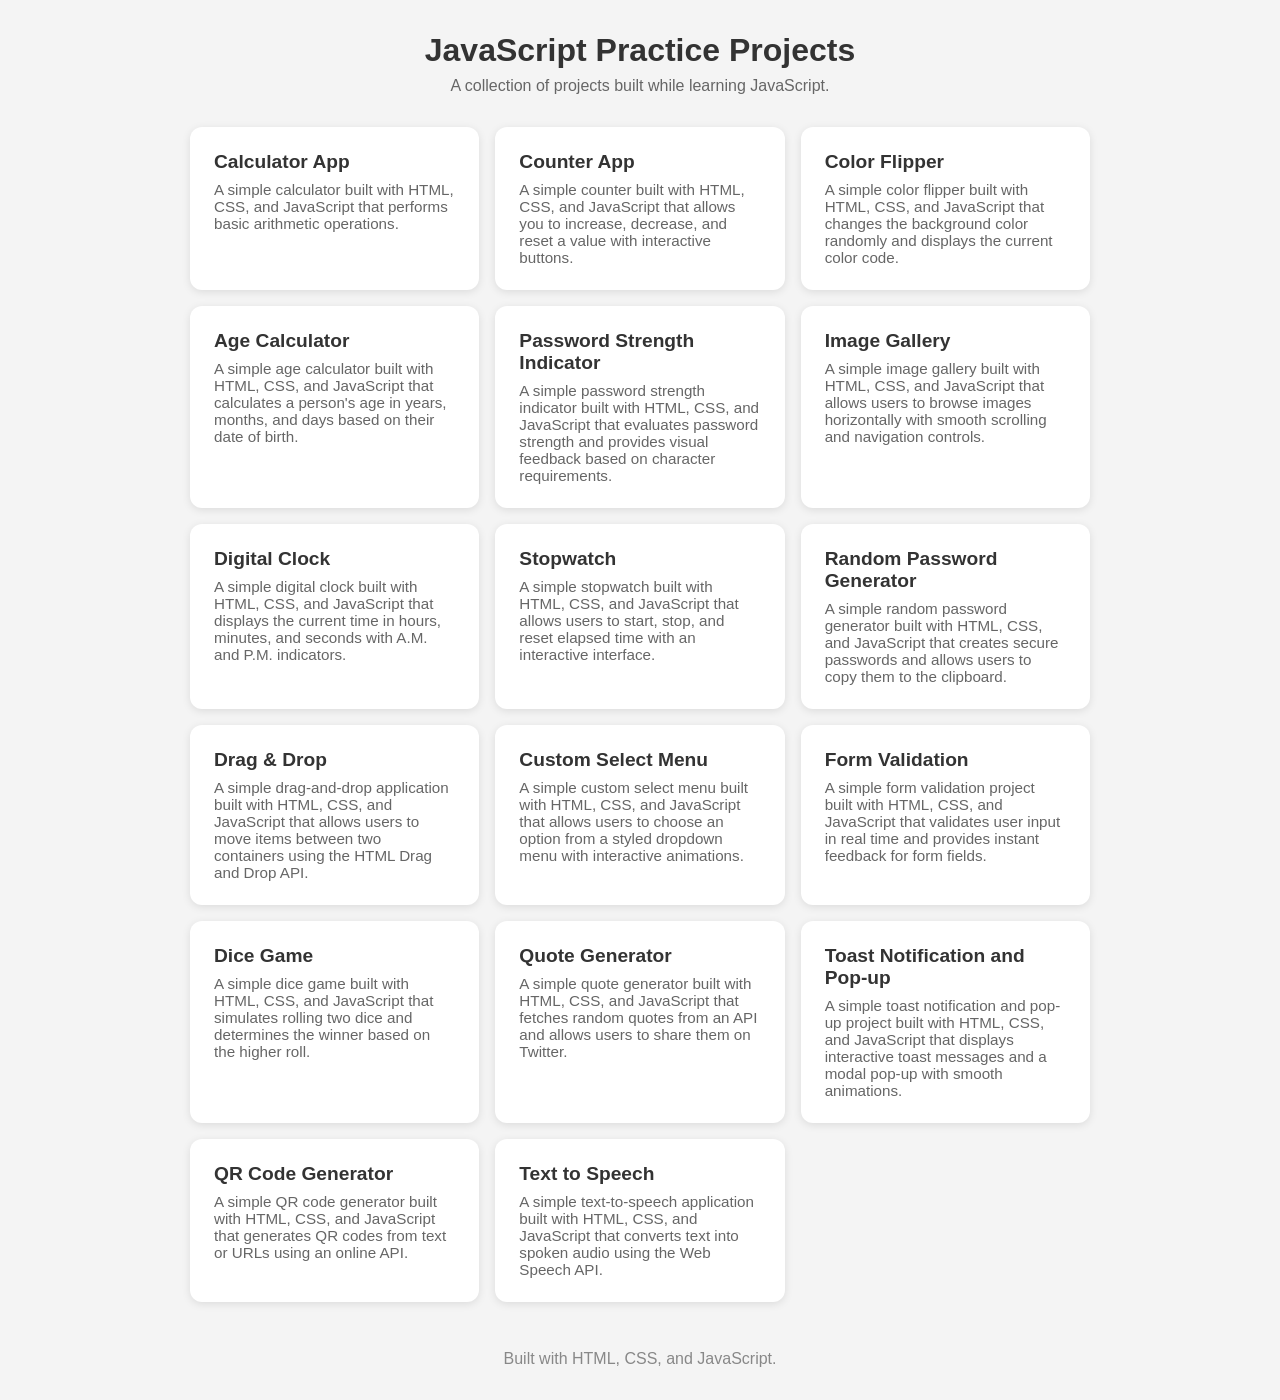
==== index.html @ 38ac6acc "Add text to speech project link" ====
<!doctype html>
<html lang="en">
  <head>
    <meta charset="UTF-8" />
    <meta name="viewport" content="width=device-width, initial-scale=1.0" />
    <title>JavaScript Practice Projects</title>

    <style>
      * {
        margin: 0;
        padding: 0;
        box-sizing: border-box;
      }

      body {
        font-family: Arial, Helvetica, sans-serif;
        background: #f4f4f4;
        color: #333;
        min-height: 100vh;
        padding: 2rem;
      }

      .container {
        max-width: 900px;
        margin: 0 auto;
      }

      h1 {
        text-align: center;
        margin-bottom: 0.5rem;
      }

      p {
        text-align: center;
        margin-bottom: 2rem;
        color: #666;
      }

      .projects {
        display: grid;
        grid-template-columns: repeat(auto-fit, minmax(250px, 1fr));
        gap: 1rem;
      }

      .project-card {
        background: white;
        padding: 1.5rem;
        border-radius: 12px;
        text-decoration: none;
        color: inherit;
        box-shadow: 0 2px 8px rgba(0, 0, 0, 0.1);
        transition:
          transform 0.2s ease,
          box-shadow 0.2s ease;
      }

      .project-card:hover {
        transform: translateY(-4px);
        box-shadow: 0 8px 20px rgba(0, 0, 0, 0.15);
      }

      .project-card h2 {
        margin-bottom: 0.5rem;
        font-size: 1.2rem;
      }

      .project-card p {
        text-align: left;
        margin: 0;
        color: #666;
        font-size: 0.95rem;
      }

      footer {
        text-align: center;
        margin-top: 3rem;
        color: #888;
      }
    </style>
  </head>
  <body>
    <div class="container">
      <h1>JavaScript Practice Projects</h1>
      <p>A collection of projects built while learning JavaScript.</p>

      <div class="projects">
        <a href="./calculator-app/" class="project-card">
          <h2>Calculator App</h2>
          <p>
            A simple calculator built with HTML, CSS, and JavaScript that
            performs basic arithmetic operations.
          </p>
        </a>

        <a href="./counter-app/" class="project-card">
          <h2>Counter App</h2>
          <p>
            A simple counter built with HTML, CSS, and JavaScript that allows
            you to increase, decrease, and reset a value with interactive buttons.
          </p>
        </a>

        <a href="./color-flipper/" class="project-card">
          <h2>Color Flipper</h2>
          <p>
            A simple color flipper built with HTML, CSS, and JavaScript that changes
            the background color randomly and displays the current color code.
          </p>
        </a>

        <a href="./age-calculator/" class="project-card">
          <h2>Age Calculator</h2>
          <p>
            A simple age calculator built with HTML, CSS, and JavaScript that calculates
            a person's age in years, months, and days based on their date of birth.
          </p>
        </a>

        <a href="./password-strength-indicator/" class="project-card">
          <h2>Password Strength Indicator</h2>
          <p>
            A simple password strength indicator built with HTML, CSS, and JavaScript
            that evaluates password strength and provides visual feedback based on
            character requirements.
          </p>
        </a>

        <a href="./image-gallery/" class="project-card">
          <h2>Image Gallery</h2>
          <p>
            A simple image gallery built with HTML, CSS, and JavaScript that allows
            users to browse images horizontally with smooth scrolling and navigation
            controls.
          </p>
        </a>

        <a href="./digital-clock/" class="project-card">
          <h2>Digital Clock</h2>
          <p>
            A simple digital clock built with HTML, CSS, and JavaScript that displays
            the current time in hours, minutes, and seconds with A.M. and P.M.
            indicators.
          </p>
        </a>

        <a href="./stopwatch/" class="project-card">
          <h2>Stopwatch</h2>
          <p>
            A simple stopwatch built with HTML, CSS, and JavaScript that allows users
            to start, stop, and reset elapsed time with an interactive interface.
          </p>
        </a>

        <a href="./random-password-generator/" class="project-card">
          <h2>Random Password Generator</h2>
          <p>
            A simple random password generator built with HTML, CSS, and JavaScript
            that creates secure passwords and allows users to copy them to the
            clipboard.
          </p>
        </a>

        <a href="./drag-and-drop/" class="project-card">
          <h2>Drag & Drop</h2>
          <p>
            A simple drag-and-drop application built with HTML, CSS, and JavaScript
            that allows users to move items between two containers using the HTML Drag
            and Drop API.
          </p>
        </a>

        <a href="./custom-select-menu/" class="project-card">
          <h2>Custom Select Menu</h2>
          <p>
            A simple custom select menu built with HTML, CSS, and JavaScript that
            allows users to choose an option from a styled dropdown menu with
            interactive animations.
          </p>
        </a>

        <a href="./form-validation/" class="project-card">
          <h2>Form Validation</h2>
          <p>
            A simple form validation project built with HTML, CSS, and JavaScript that
            validates user input in real time and provides instant feedback for form
            fields.
          </p>
        </a>

        <a href="./dice-game/" class="project-card">
          <h2>Dice Game</h2>
          <p>
            A simple dice game built with HTML, CSS, and JavaScript that simulates
            rolling two dice and determines the winner based on the higher roll.
          </p>
        </a>

        <a href="./quote-generator/" class="project-card">
          <h2>Quote Generator</h2>
          <p>
            A simple quote generator built with HTML, CSS, and JavaScript that fetches
            random quotes from an API and allows users to share them on Twitter.
          </p>
        </a>

        <a href="./toast-notification-and-popup/" class="project-card">
          <h2>Toast Notification and Pop-up</h2>
          <p>
            A simple toast notification and pop-up project built with HTML, CSS, and
            JavaScript that displays interactive toast messages and a modal pop-up with
            smooth animations.
          </p>
        </a>

        <a href="./qr-code-generator/" class="project-card">
          <h2>QR Code Generator</h2>
          <p>
            A simple QR code generator built with HTML, CSS, and JavaScript that
            generates QR codes from text or URLs using an online API.
          </p>
        </a>

        <a href="./text-to-speech/" class="project-card">
          <h2>Text to Speech</h2>
          <p>
            A simple text-to-speech application built with HTML, CSS, and JavaScript
            that converts text into spoken audio using the Web Speech API.
          </p>
        </a>
      </div>

      <footer>Built with HTML, CSS, and JavaScript.</footer>
    </div>
  </body>
</html>
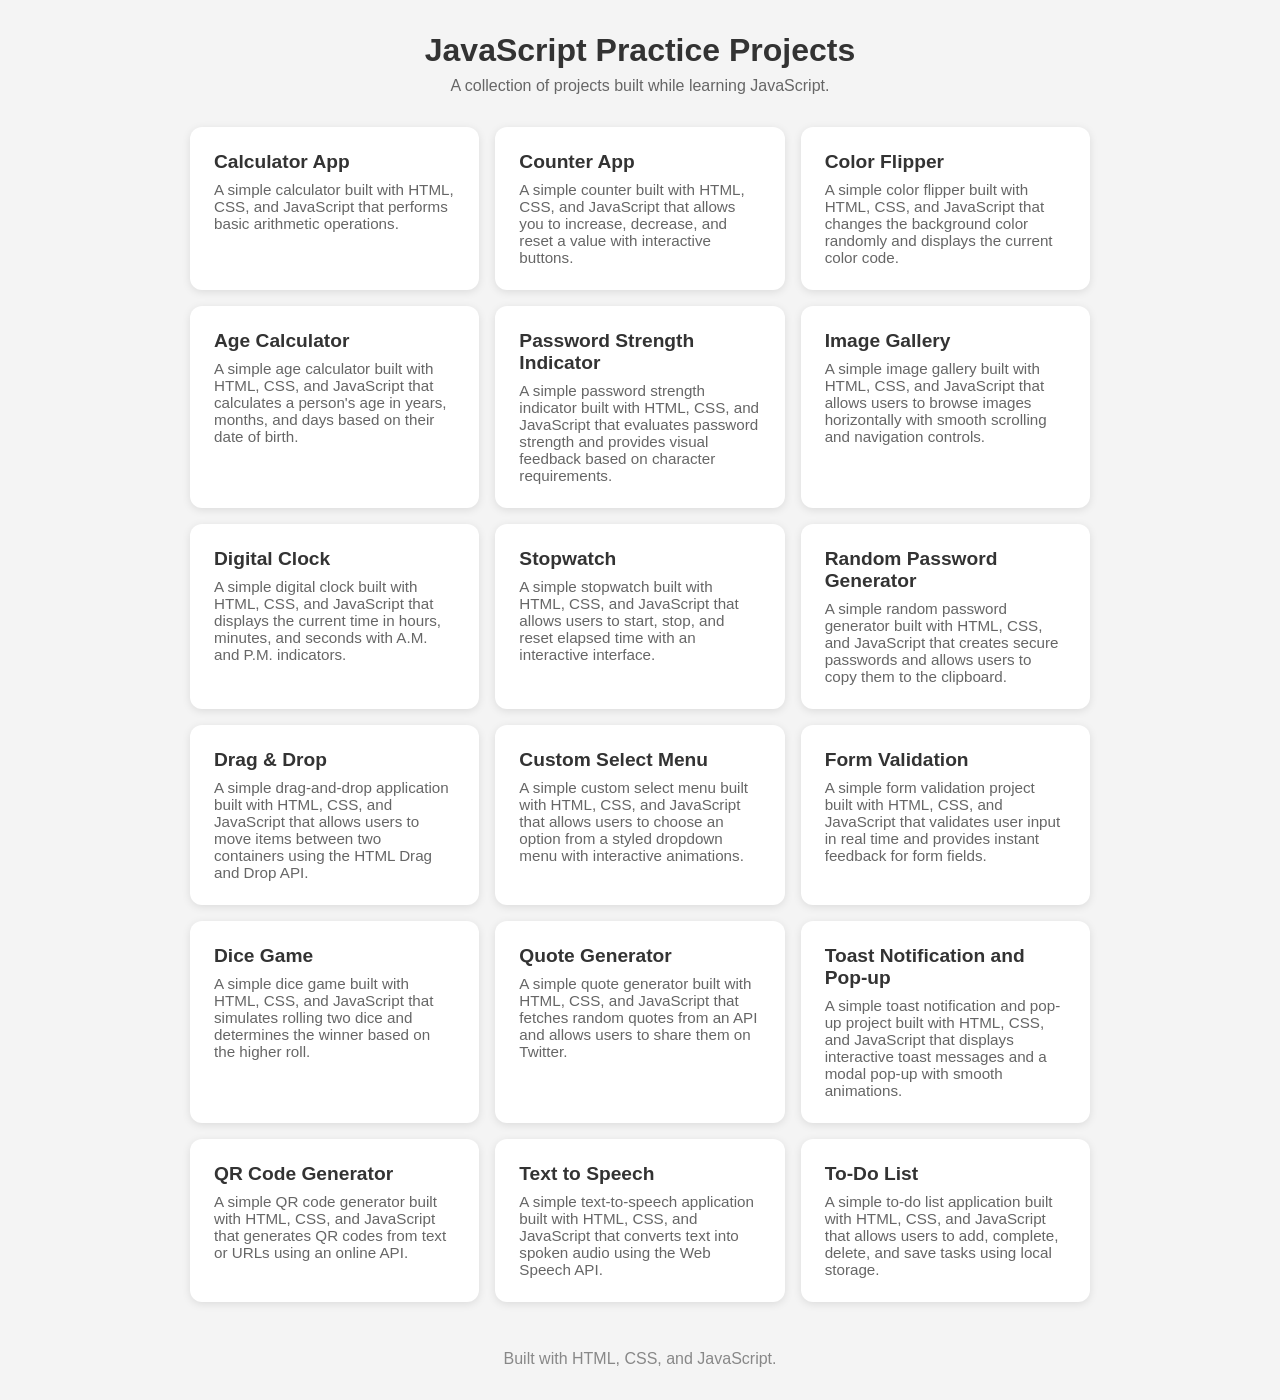
==== commit ea71f36f: "Add to-do list project link" ====
--- a/index.html
+++ b/index.html
@@ -227,6 +227,14 @@
             that converts text into spoken audio using the Web Speech API.
           </p>
         </a>
+
+        <a href="./to-do-list/" class="project-card">
+          <h2>To-Do List</h2>
+          <p>
+            A simple to-do list application built with HTML, CSS, and JavaScript that
+            allows users to add, complete, delete, and save tasks using local storage.
+          </p>
+        </a>
       </div>
 
       <footer>Built with HTML, CSS, and JavaScript.</footer>
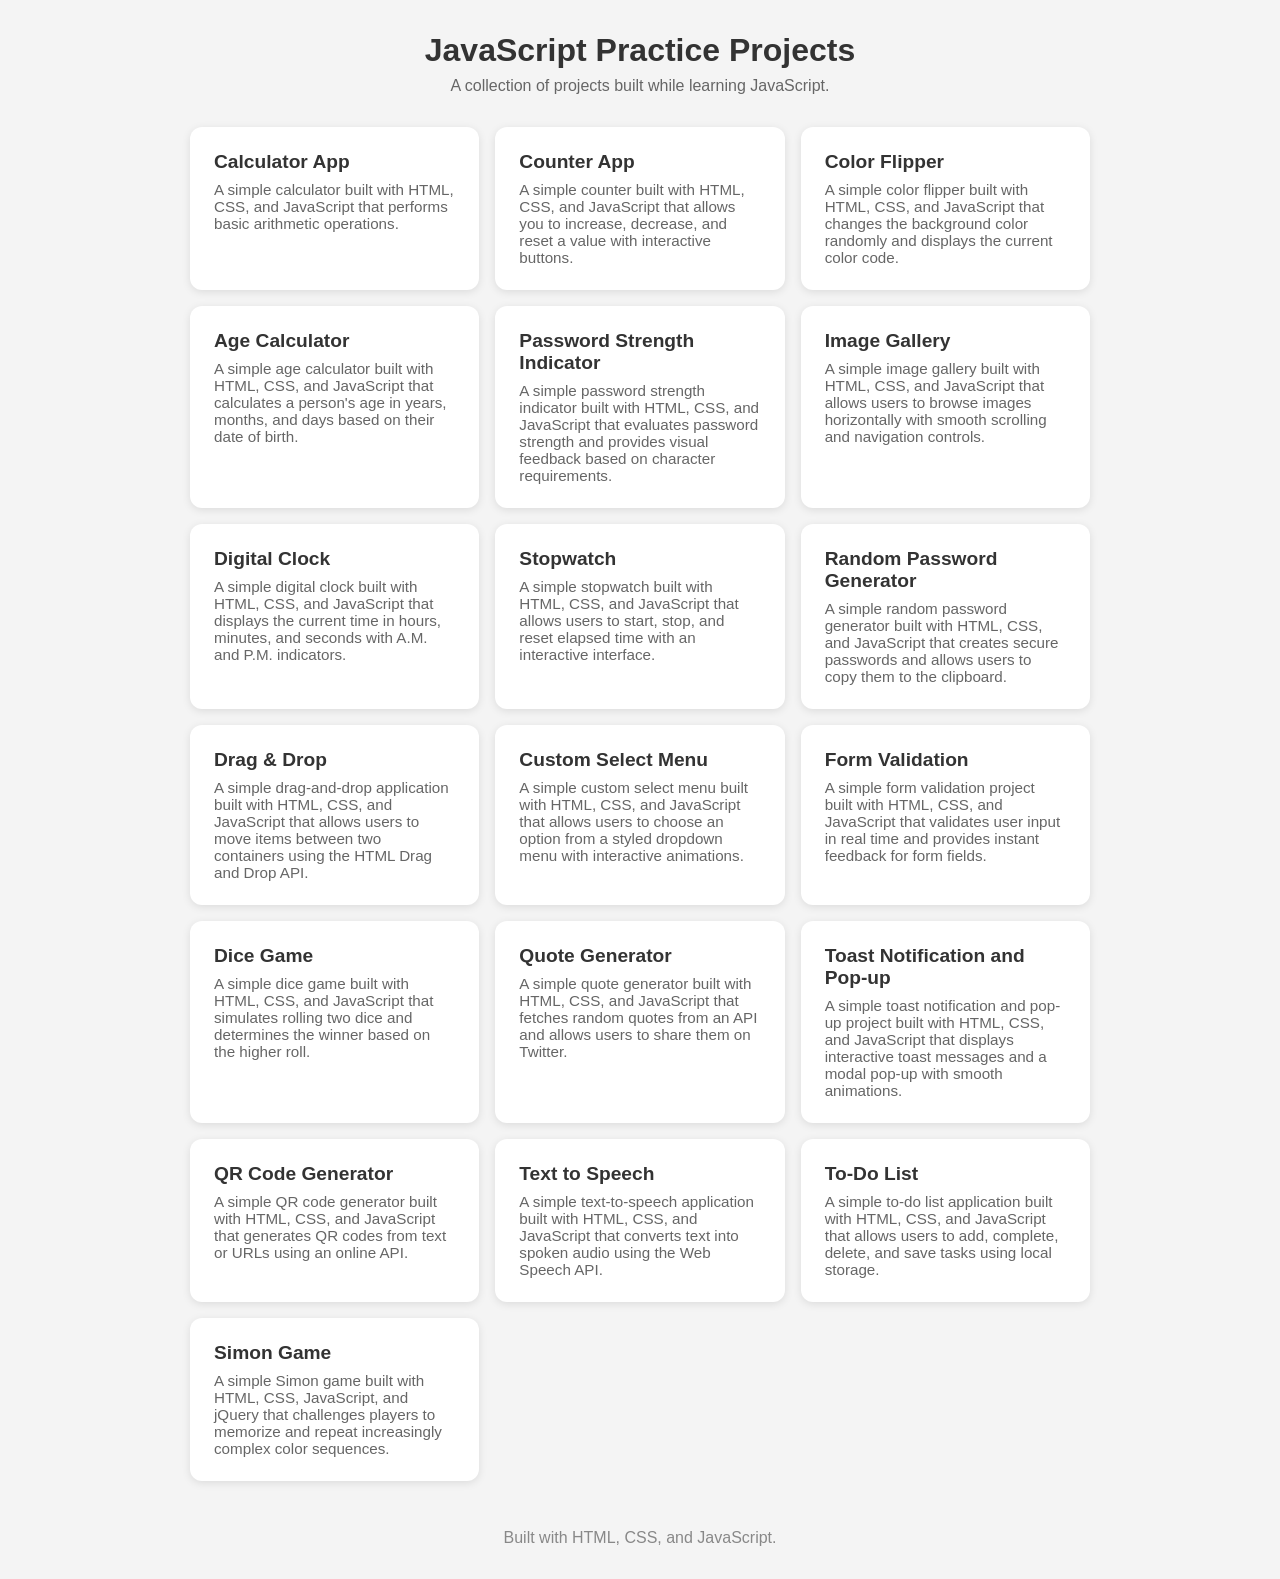
==== commit a10ddfa6: "Add Simon game project link" ====
--- a/index.html
+++ b/index.html
@@ -235,6 +235,15 @@
             allows users to add, complete, delete, and save tasks using local storage.
           </p>
         </a>
+
+        <a href="./simon-game/" class="project-card">
+          <h2>Simon Game</h2>
+          <p>
+            A simple Simon game built with HTML, CSS, JavaScript, and jQuery that
+            challenges players to memorize and repeat increasingly complex color
+            sequences.
+          </p>
+        </a>
       </div>
 
       <footer>Built with HTML, CSS, and JavaScript.</footer>
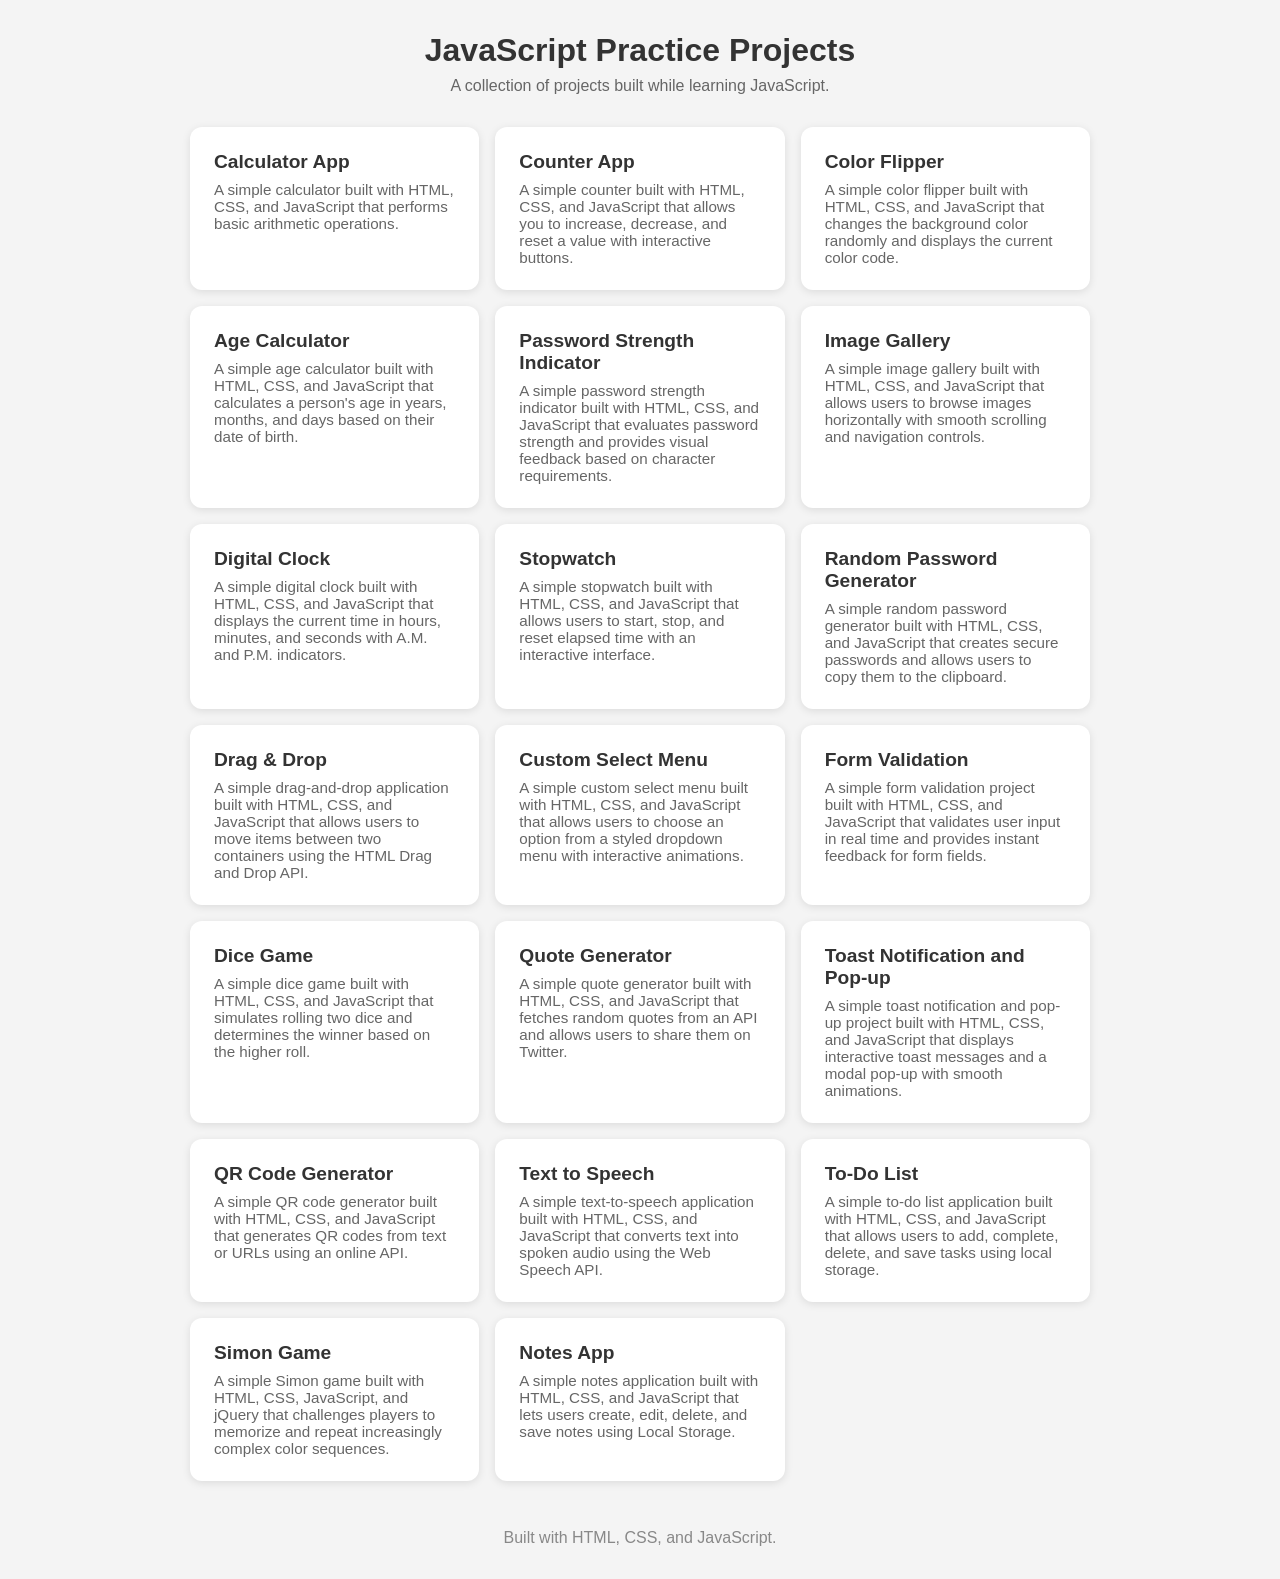
==== commit 394a174e: "Add notes app project link" ====
--- a/index.html
+++ b/index.html
@@ -244,6 +244,14 @@
             sequences.
           </p>
         </a>
+
+        <a href="./notes-app/" class="project-card">
+          <h2>Notes App</h2>
+          <p>
+            A simple notes application built with HTML, CSS, and JavaScript that lets
+            users create, edit, delete, and save notes using Local Storage.
+          </p>
+        </a>
       </div>
 
       <footer>Built with HTML, CSS, and JavaScript.</footer>
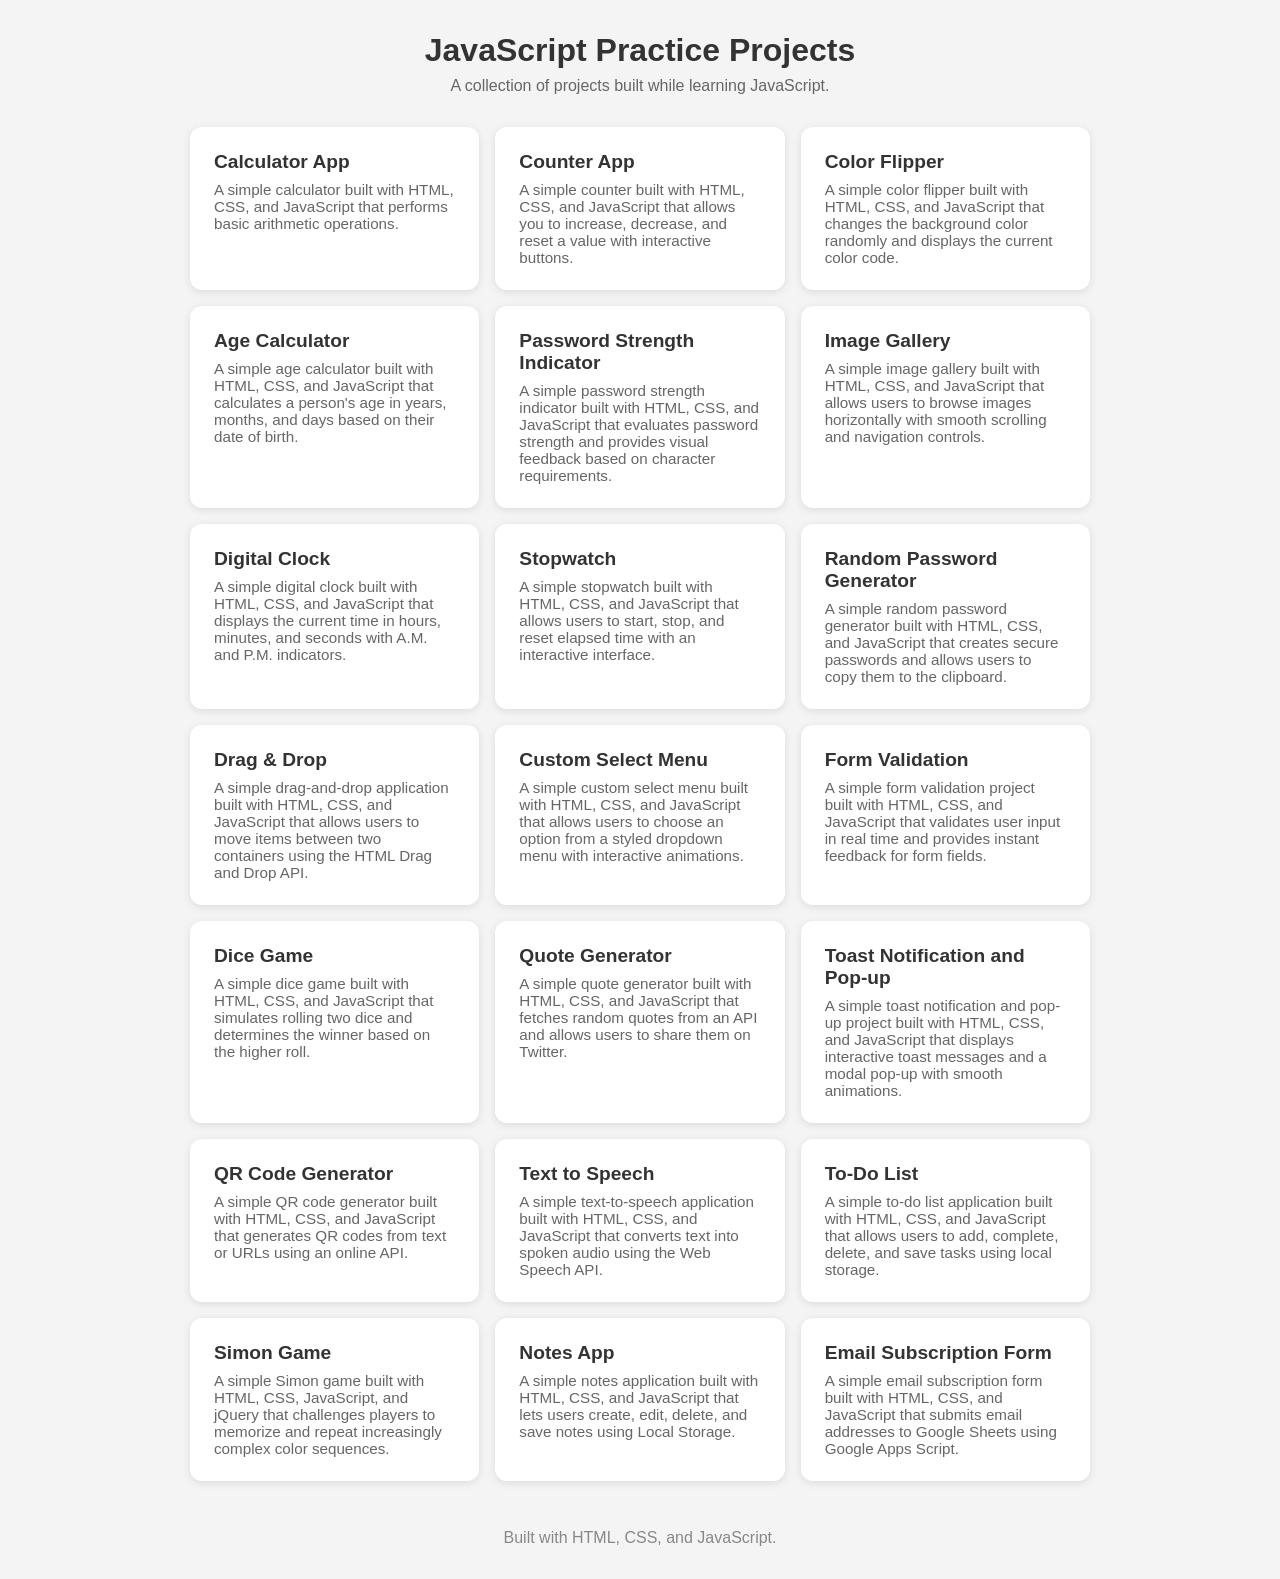
==== commit b9df9139: "Add email subscription form project link" ====
--- a/index.html
+++ b/index.html
@@ -252,6 +252,14 @@
             users create, edit, delete, and save notes using Local Storage.
           </p>
         </a>
+
+        <a href="./email-subscription-form/" class="project-card">
+          <h2>Email Subscription Form</h2>
+          <p>
+            A simple email subscription form built with HTML, CSS, and JavaScript that
+            submits email addresses to Google Sheets using Google Apps Script.
+          </p>
+        </a>
       </div>
 
       <footer>Built with HTML, CSS, and JavaScript.</footer>
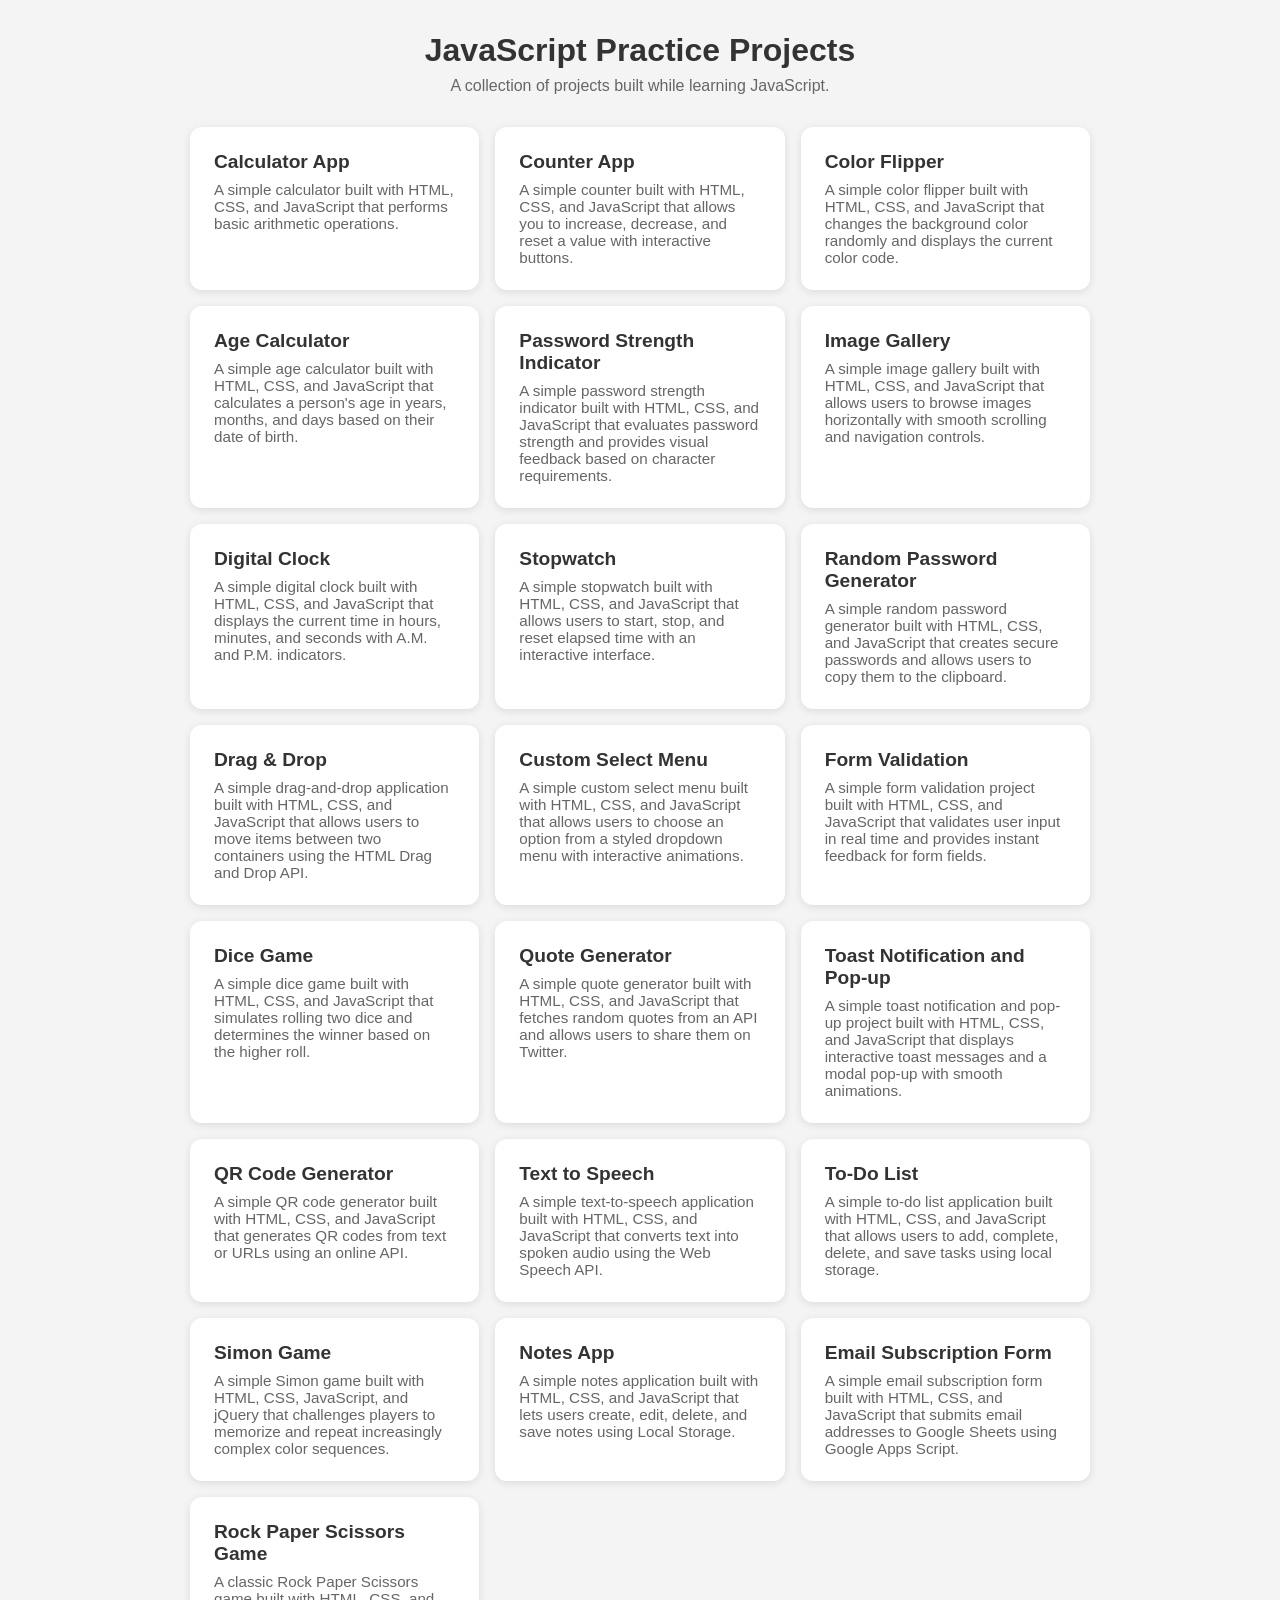
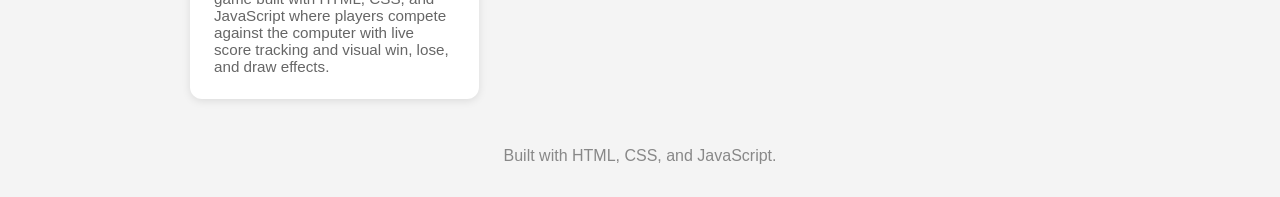
==== commit 9b2968fa: "Add rock paper scissors game project link" ====
--- a/index.html
+++ b/index.html
@@ -260,6 +260,15 @@
             submits email addresses to Google Sheets using Google Apps Script.
           </p>
         </a>
+
+        <a href="./rock-paper-scissors/" class="project-card">
+          <h2>Rock Paper Scissors Game</h2>
+          <p>
+            A classic Rock Paper Scissors game built with HTML, CSS, and JavaScript
+            where players compete against the computer with live score tracking and
+            visual win, lose, and draw effects.
+          </p>
+        </a>
       </div>
 
       <footer>Built with HTML, CSS, and JavaScript.</footer>
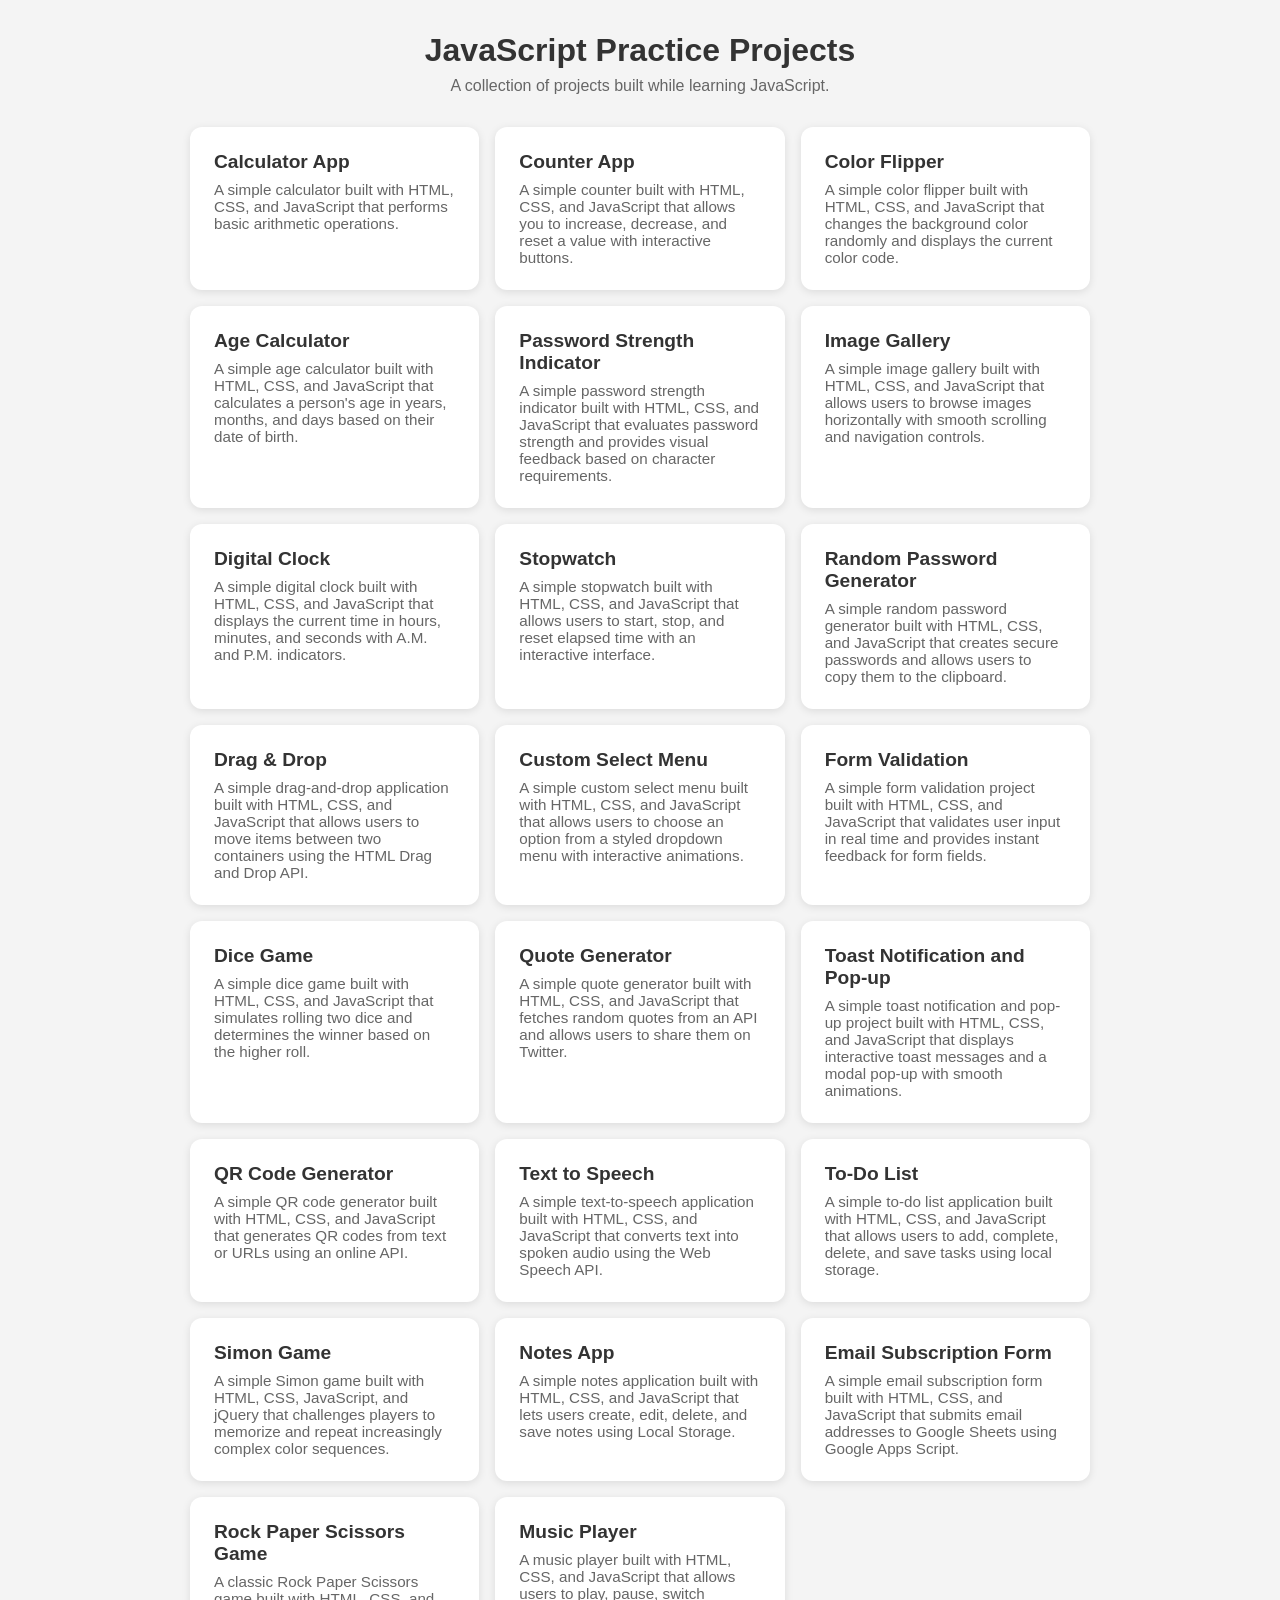
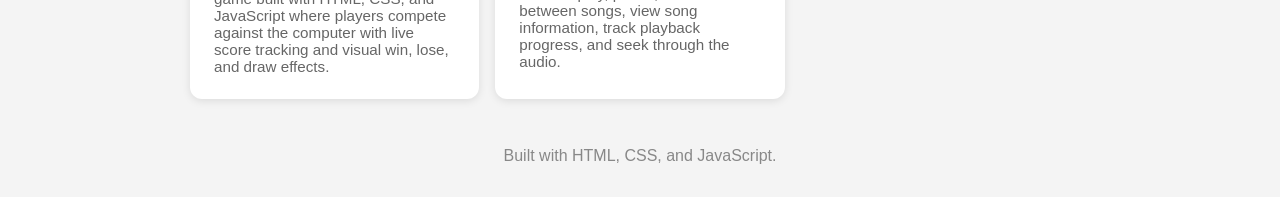
==== commit 2b7476b9: "Add music player project link" ====
--- a/index.html
+++ b/index.html
@@ -269,6 +269,15 @@
             visual win, lose, and draw effects.
           </p>
         </a>
+
+        <a href="./music-player/" class="project-card">
+          <h2>Music Player</h2>
+          <p>
+            A music player built with HTML, CSS, and JavaScript that allows users to
+            play, pause, switch between songs, view song information, track playback
+            progress, and seek through the audio.
+          </p>
+        </a>
       </div>
 
       <footer>Built with HTML, CSS, and JavaScript.</footer>
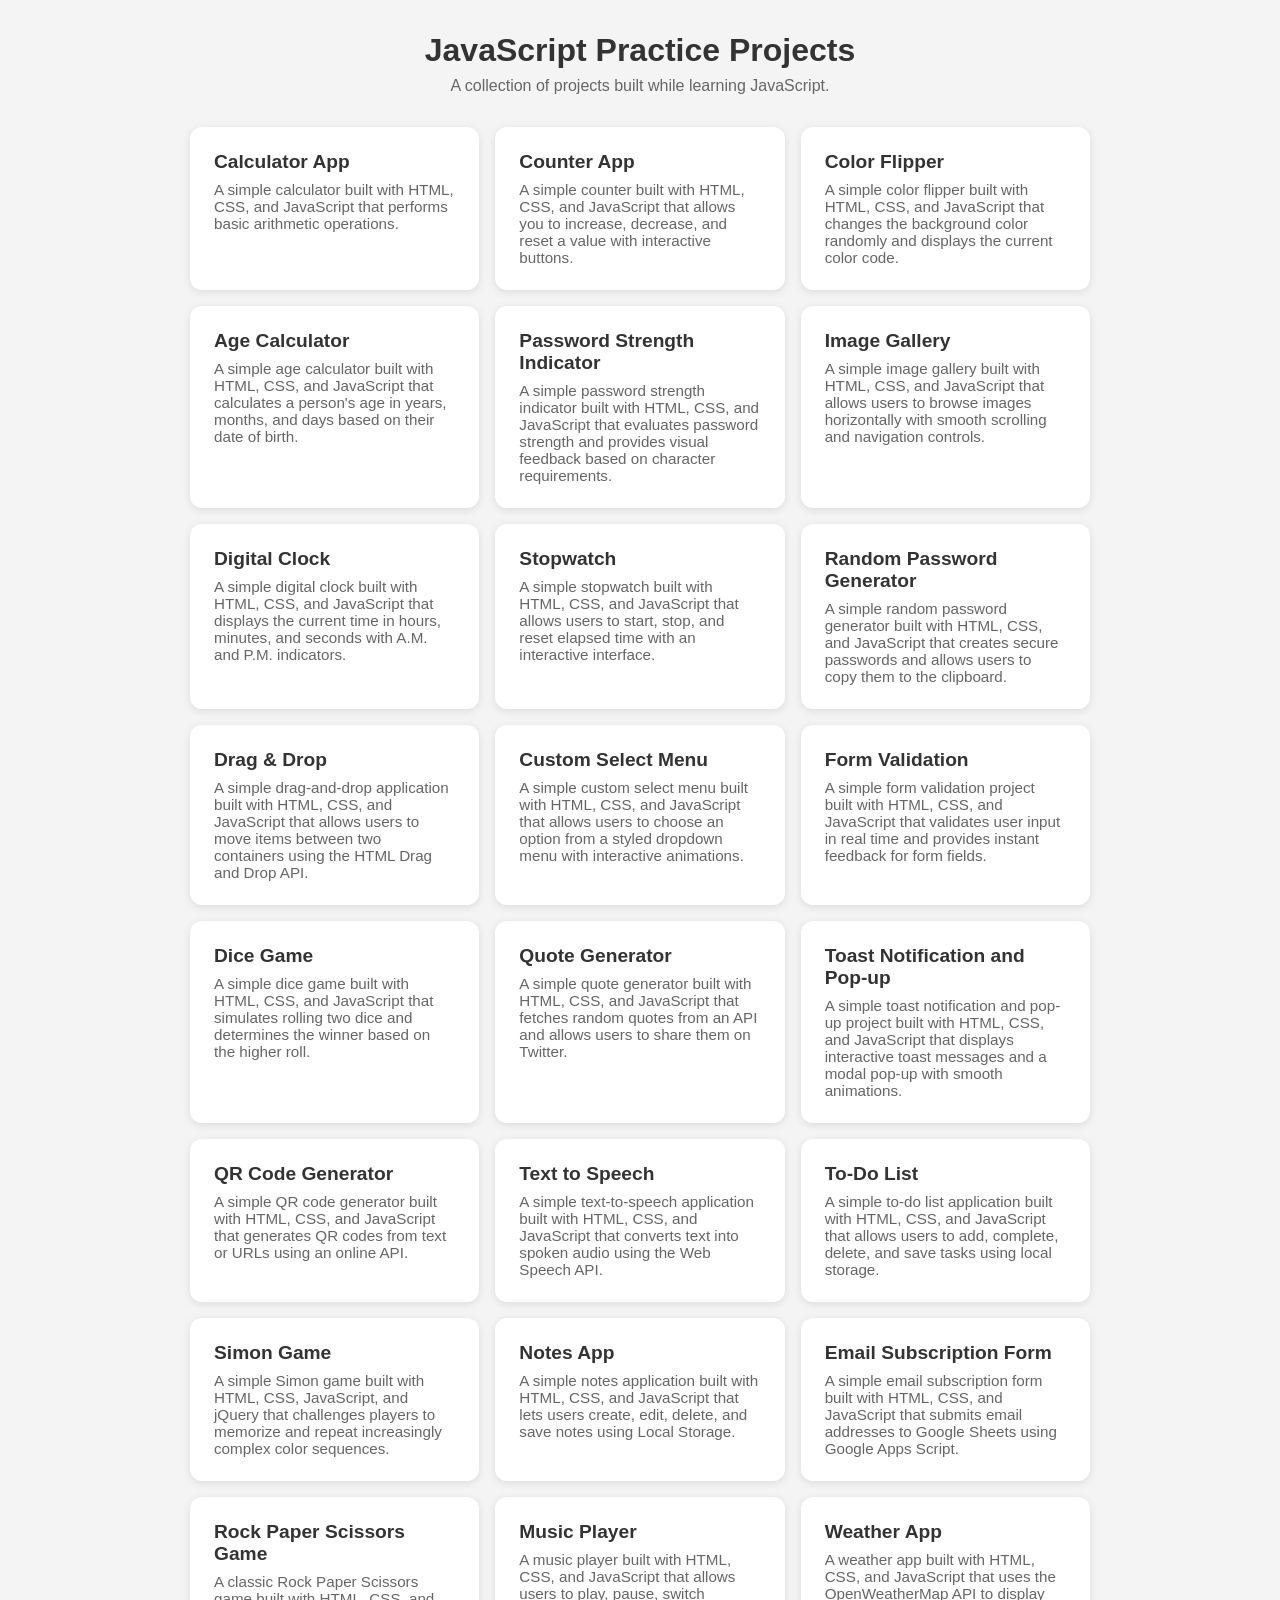
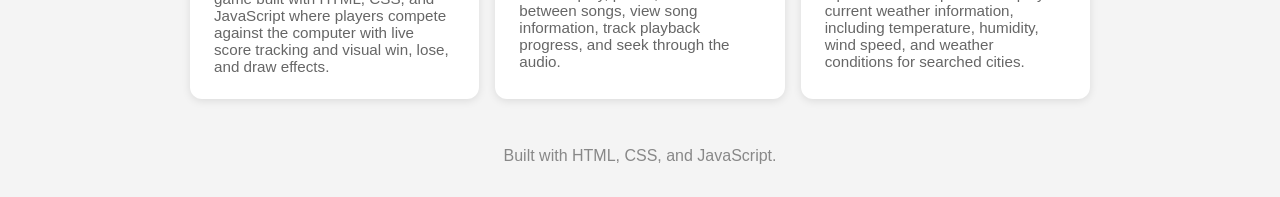
==== commit 7ce803eb: "Add weather app project link" ====
--- a/index.html
+++ b/index.html
@@ -278,6 +278,16 @@
             progress, and seek through the audio.
           </p>
         </a>
+
+        <a href="./weather-app/" class="project-card">
+          <h2>Weather App</h2>
+          <p>
+            A weather app built with HTML, CSS, and JavaScript that uses the
+            OpenWeatherMap API to display current weather information, including
+            temperature, humidity, wind speed, and weather conditions for searched
+            cities.
+          </p>
+        </a>
       </div>
 
       <footer>Built with HTML, CSS, and JavaScript.</footer>
